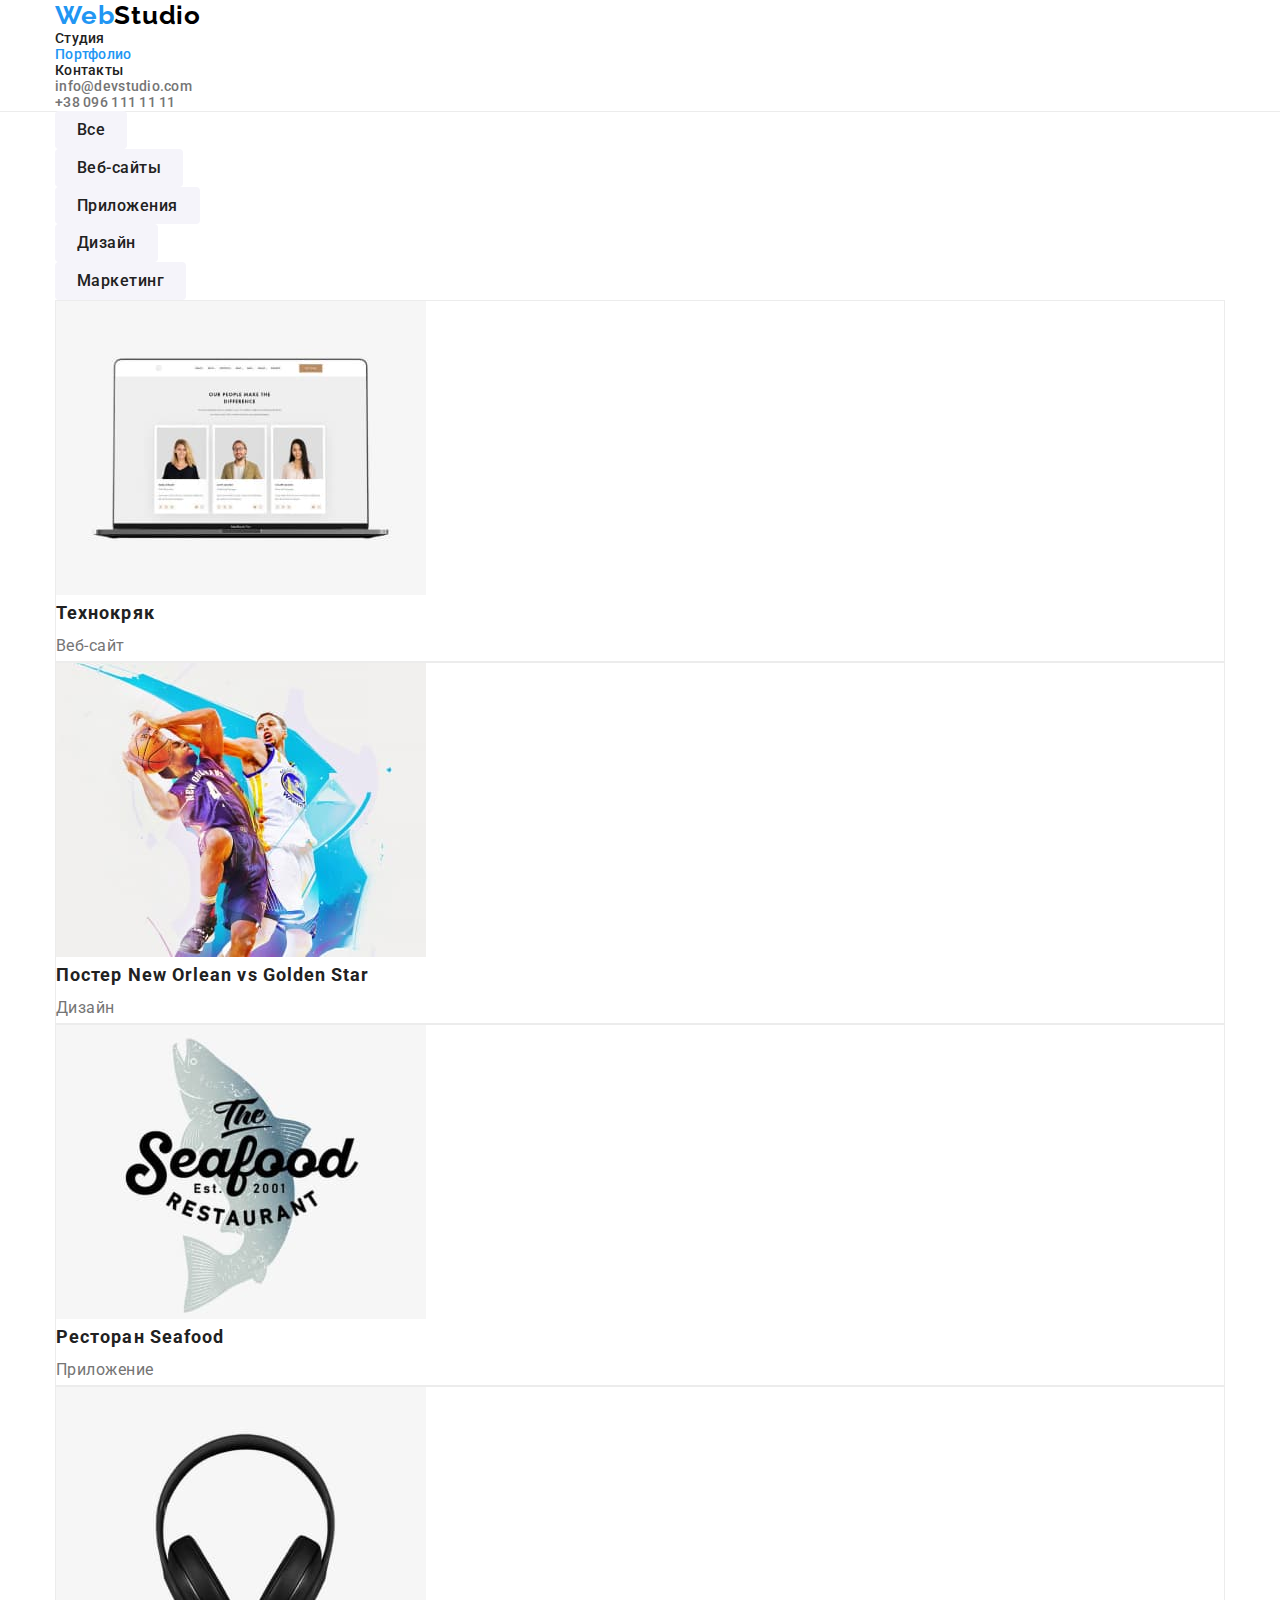
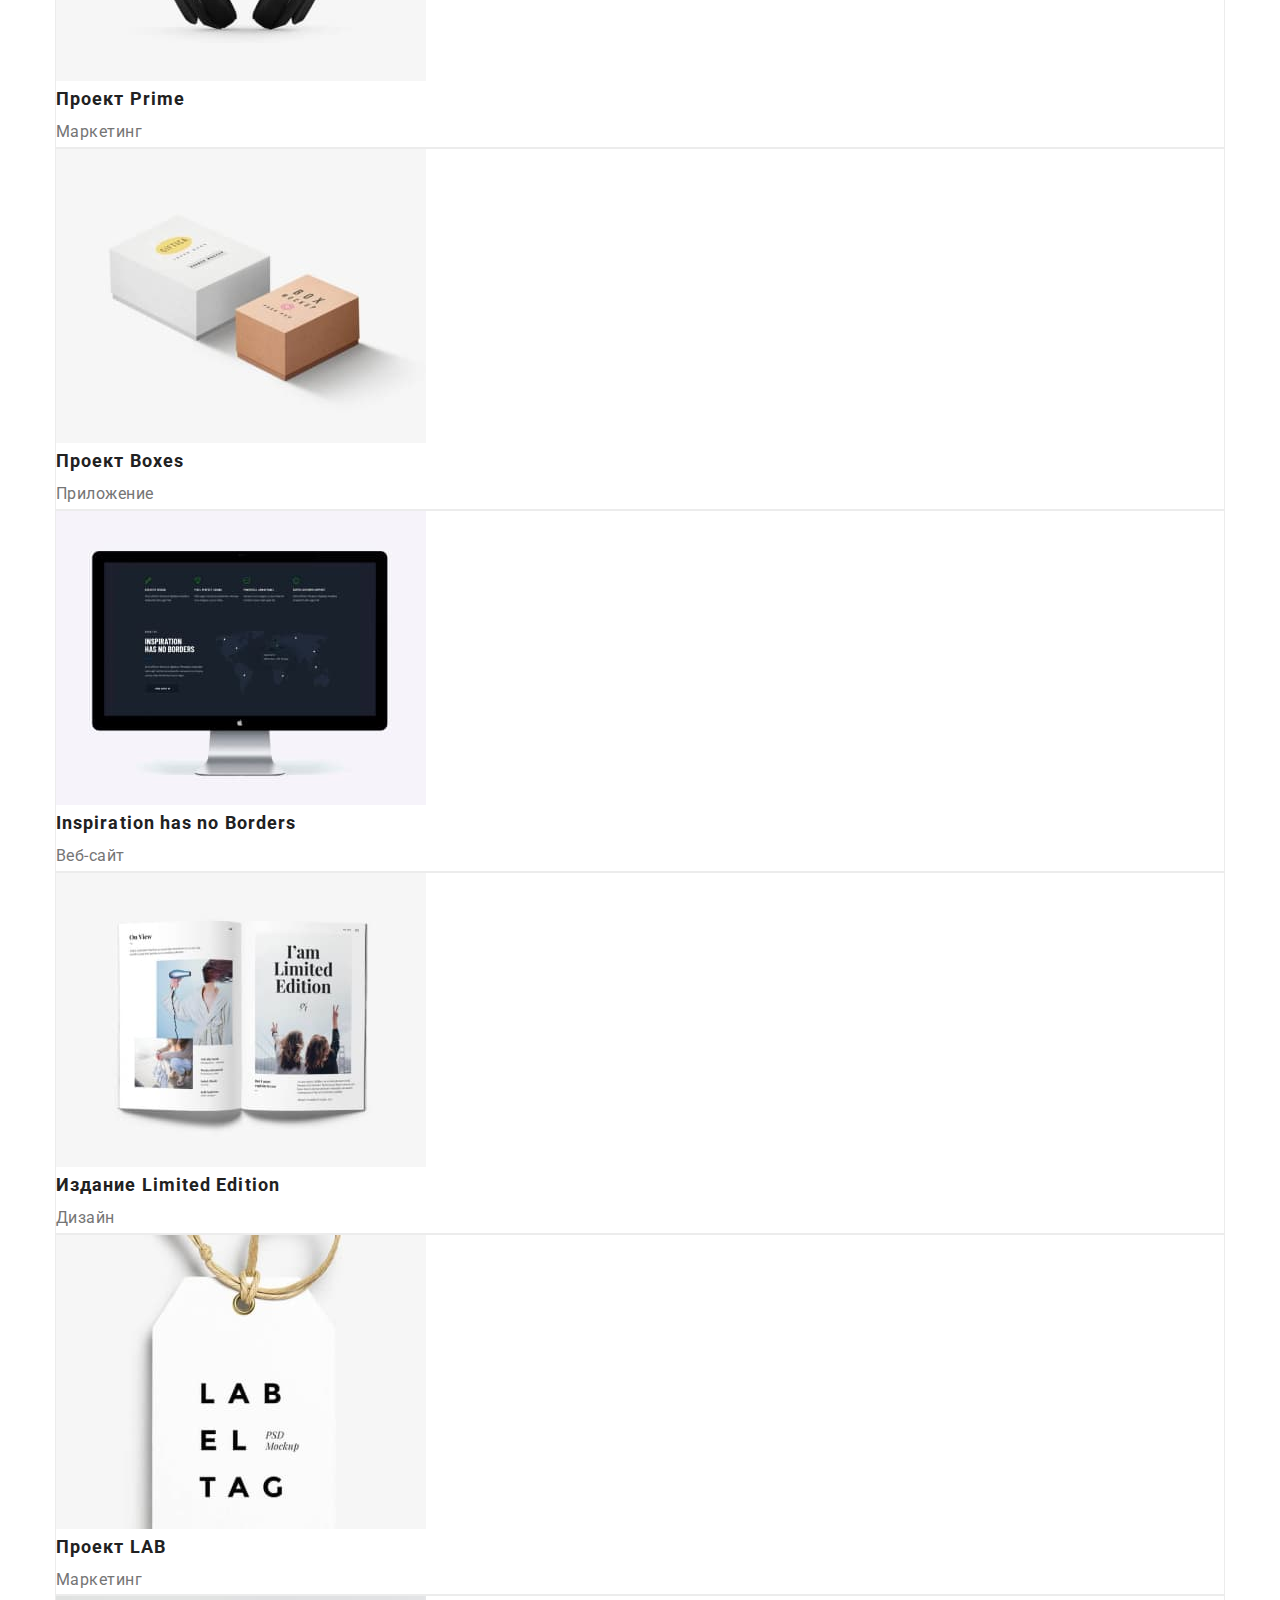
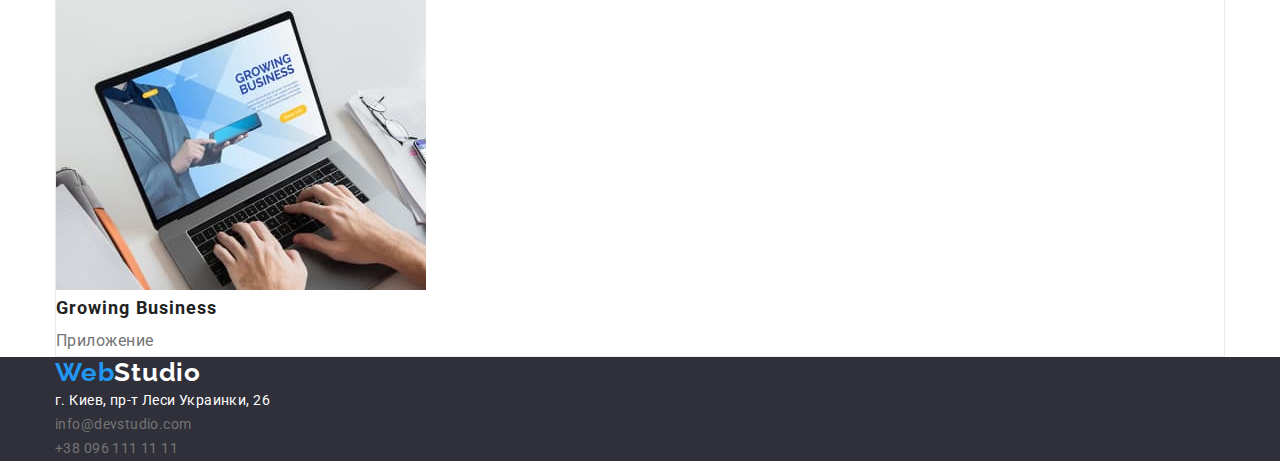
==== portfolio.html @ 861e9eba "Add files" ====
<!DOCTYPE html>
<html lang="en">
  <head>
    <meta charset="UTF-8" />
    <meta http-equiv="X-UA-Compatible" content="IE=edge" />
    <meta name="viewport" content="width=device-width, initial-scale=1.0" />
    <title>Портфолиоt</title>
    <link rel="preconnect" href="https://fonts.googleapis.com" />
    <link rel="preconnect" href="https://fonts.gstatic.com" crossorigin />
    <link
      href="https://fonts.googleapis.com/css2?family=Raleway:wght@700&family=Roboto:wght@400;500;700;900&display=swap"
      rel="stylesheet"
    />
    <link rel="stylesheet" href="./css/style.css" />
    <link rel="stylesheet" href="./css/reset.css" />
  </head>
  <body>
    <!-- Header -->

    <header class="header">
      <div class="container">
        <!-- Navigation -->

        <nav class="header-navigation">
          <a class="header-logo" href="./index.html">Web<span class="logo">Studio</span></a>
          <ul class="header-list">
            <li class="header-item">
              <a class="header-link" href="./index.html">Студия</a>
            </li>
            <li class="header-item">
              <a class="header-link current" href="./index.html">Портфолио</a>
            </li>
            <li class="header-item">
              <a class="header-link" href="">Контакты</a>
            </li>
          </ul>
        </nav>

        <!-- Contacts -->

        <ul class="header-contacts">
          <li class="header-item">
            <a class="contacts-item" href="mailto:info@devstudio.com">info@devstudio.com</a>
          </li>
          <li class="header-item">
            <a class="contacts-item" href="tel:+380961111111">+38 096 111 11 11</a>
          </li>
        </ul>
      </div>
    </header>
    <main>
      <section>
        <h1 class="hidden-title">Портфолио</h1>
        <div class="container">
          <ul>
            <li><button class="filter button-filter" type="button">Все</button></li>
            <li><button class="filter button-filter" type="button">Веб-сайты</button></li>
            <li><button class="filter button-filter" type="button">Приложения</button></li>
            <li><button class="filter button-filter" type="button">Дизайн</button></li>
            <li><button class="filter button-filter" type="button">Маркетинг</button></li>
          </ul>
          <ul>
            <li class="portfolio-list">
              <a href="">
                <img src="./images/img-8.jpg" width="370" alt="Технокряк" />
                <h2 class="portfolio-title">Технокряк</h2>
                <p class="portfolio-item">Веб-сайт</p>
              </a>
            </li>
            <li class="portfolio-list">
              <a href="">
                <img src="./images/img-7.jpg" width="370" alt="Постер New Orlean vs Golden Star" />
                <h2 class="portfolio-title">Постер New Orlean vs Golden Star</h2>
                <p class="portfolio-item">Дизайн</p>
              </a>
            </li>
            <li class="portfolio-list">
              <a href="">
                <img src="./images/img-6.jpg" width="370" alt="Ресторан Seafood" />
                <h2 class="portfolio-title">Ресторан Seafood</h2>
                <p class="portfolio-item">Приложение</p>
              </a>
            </li>
            <li class="portfolio-list">
              <a href="">
                <img src="./images/img-5.jpg" width="370" alt="Проект Prime" />
                <h2 class="portfolio-title">Проект Prime</h2>
                <p class="portfolio-item">Маркетинг</p>
              </a>
            </li>
            <li class="portfolio-list">
              <a href="">
                <img src="./images/img-4.jpg" width="370" alt="Проект Boxes" />
                <h2 class="portfolio-title">Проект Boxes</h2>
                <p class="portfolio-item">Приложение</p>
              </a>
            </li>
            <li class="portfolio-list">
              <a href="">
                <img src="./images/img-3.jpg" width="370" alt="Inspiration has no Borders" />
                <h2 class="portfolio-title">Inspiration has no Borders</h2>
                <p class="portfolio-item">Веб-сайт</p>
              </a>
            </li>
            <li class="portfolio-list">
              <a href="">
                <img src="./images/img-2.jpg" width="370" alt="Издание Limited Edition" />
                <h2 class="portfolio-title">Издание Limited Edition</h2>
                <p class="portfolio-item">Дизайн</p>
              </a>
            </li>
            <li class="portfolio-list">
              <a href="">
                <img src="./images/img-1.jpg" width="370" alt="Проект LAB" />
                <h2 class="portfolio-title">Проект LAB</h2>
                <p class="portfolio-item">Маркетинг</p>
              </a>
            </li>
            <li class="portfolio-list">
              <a href="">
                <img src="./images/img.jpg" width="370" alt="Growing Business" />
                <h2 class="portfolio-title">Growing Business</h2>
                <p class="portfolio-item">Приложение</p>
              </a>
            </li>
          </ul>
        </div>
      </section>
    </main>
    <!-- Footer -->

    <footer class="footer">
      <div class="container">
        <a class="header-logo" href="./index.html">Web<span class="footer-logo">Studio</span></a>

        <address>
          <ul class="footer-contacts">
            <li><p class="adress-title">г. Киев, пр-т Леси Украинки, 26</p></li>
            <li>
              <a class="footer-item" href="mailto:info@devstudio.com">info@devstudio.com</a>
            </li>
            <li>
              <a class="footer-item" href="tel:+380961111111">+38 096 111 11 11</a>
            </li>
          </ul>
        </address>
      </div>
    </footer>
  </body>
</html>
---- css/style.css ----
:root {
  --main-text-color: #757575;
  --secondary-text-color: #212121;
  --accent-text-color: #2196f3;
  --main-color: #ffffff;
  --border-main-color: #ececec;
  --bgc-second-color: #2f303a;
  --color-section: #f5f4fa;
  --logo-color: #000000;
}

body {
  font-family: 'Roboto', sans-serif;
  font-weight: 400;
  font-style: normal;
  font-size: 14px;
  color: var(--main-text-color);
  background-color: var(--main-color);
}
.title-section {
  font-weight: 700;
  font-size: 36px;
  line-height: 1.16;
  text-align: center;
  letter-spacing: 0.03em;
  color: var(--secondary-text-color);
}

.container {
  width: 1200px;
  padding: 0 15px;
  margin-left: auto;
  margin-right: auto;
}

/*------------------------------- Header------------------------- */

.header {
  border-bottom: 1px solid var(--border-main-color);
}

.header-navigation {
  font-weight: 500;
  font-size: 14px;
  line-height: 1.14;
  letter-spacing: 0.02em;
}

/* Logo+Navigation */

.header-logo {
  font-family: 'Raleway';
  font-weight: 700;
  font-size: 26px;
  line-height: 1.19;
  letter-spacing: 0.03em;
  color: var(--accent-text-color);
}
.logo {
  color: var(--logo-color);
}
.header-list {
  /* display: flex; */
}
.header-list .header-link {
  color: var(--secondary-text-color);
}
.header-list.header-link:focus,
.header-link:hover {
  color: var(--accent-text-color);
}
.header-navigation .header-link.current {
  color: var(--accent-text-color);
}

/*-------------------------- Contacts -----------------------*/
.header-contacts {
  font-weight: 500;
  font-size: 14px;
  line-height: 1.14;
  letter-spacing: 0.02em;
  /* display: flex; */
}

.header-contacts .contacts-item {
  color: var(--main-text-color);
}
.header-contacts.contacts-item:focus,
.contacts-item:hover {
  color: var(--accent-text-color);
}

/*------------------------- Hero--------------------- */

.main-hero {
  background-color: var(--bgc-second-color);
}
.hero-title {
  font-weight: 900;
  font-size: 44px;
  line-height: 1.36;
  max-width: 650px;
  text-align: center;
  text-transform: uppercase;
  color: var(--main-color);
}

/* Button */

.button {
  font-family: inherit;
  color: var(--secondary-text-color);
  background-color: var(--main-color);
  font-size: 16px;
  padding: 10px 32px;
  display: inline-block;
  border-radius: 4px;
  font-weight: 700;
  display: flex;
  line-height: 1.87;
  align-items: center;
  text-align: center;
  letter-spacing: 0.06em;
}
.button.hero-button {
  color: var(--main-color);
  background-color: var(--accent-text-color);
}
.button:focus,
.button:hover {
  background-color: #188ce8;
}

/* ---------------------------Main section---------------------------------- */

.hidden-title {
  width: 1px;
  height: 1px;
  overflow: hidden;
  opacity: 0;
  margin: -1px;
}
.section-title {
  font-weight: 700;
  font-size: 14px;
  line-height: 1.14;
  letter-spacing: 0.03em;
  text-transform: uppercase;
  color: var(--secondary-text-color);
}
.section-item {
  font-size: 14px;
  line-height: 1.71;
  letter-spacing: 0.03em;
}

/*--------------------------- Team --------------------------*/

.team {
  background-color: var(--color-section);
}
.team-list {
  background-color: var(--main-color);
  text-align: center;
}
.team-title {
  font-style: normal;
  font-weight: 500;
  font-size: 16px;
  line-height: 1.18;
  text-align: center;
  letter-spacing: 0.03em;
  color: var(--secondary-text-color);
}
.team-item {
  font-size: 16px;
  line-height: 1.18;
  text-align: center;
  letter-spacing: 0.03em;
}

/*----------------------------------- Footer----------------------------- */

.footer {
  line-height: 1.71;
  letter-spacing: 0.03em;
  background-color: var(--bgc-second-color);
}
.footer-logo {
  color: var(--main-color);
}
.adress-title {
  color: var(--main-color);
}
.footer-contacts .footer-item {
  color: var(--main-text-color);
}
address {
  font-style: normal;
}
/*-------------------------- Porfolio filter button------------------------ */

.filter {
  font-family: inherit;
  font-weight: 500;
  font-size: 16px;
  line-height: 1.62;
  color: var(--secondary-text-color);
  border-radius: 4px;
  padding: 6px 22px;
  display: inline-block;
  text-align: center;
  letter-spacing: 0.03em;
}

.filter.button-filter {
  background-color: var(--color-section);
}

.filter:hover .filter:focus {
  color: var(--main-color);
  background-color: var(--accent-text-color);
}
/*----------------------------------- Portfolio------------------------------- */

.portfolio-list {
  border: 1px solid var(--border-main-color);
}
.portfolio-title {
  color: var(--secondary-text-color);

  font-weight: 700;
  font-size: 18px;
  line-height: 2;
  text-align: left;
  letter-spacing: 0.06em;
}
.portfolio-item {
  font-size: 16px;
  line-height: 1.87;
  letter-spacing: 0.03em;
  color: var(--main-text-color);
}
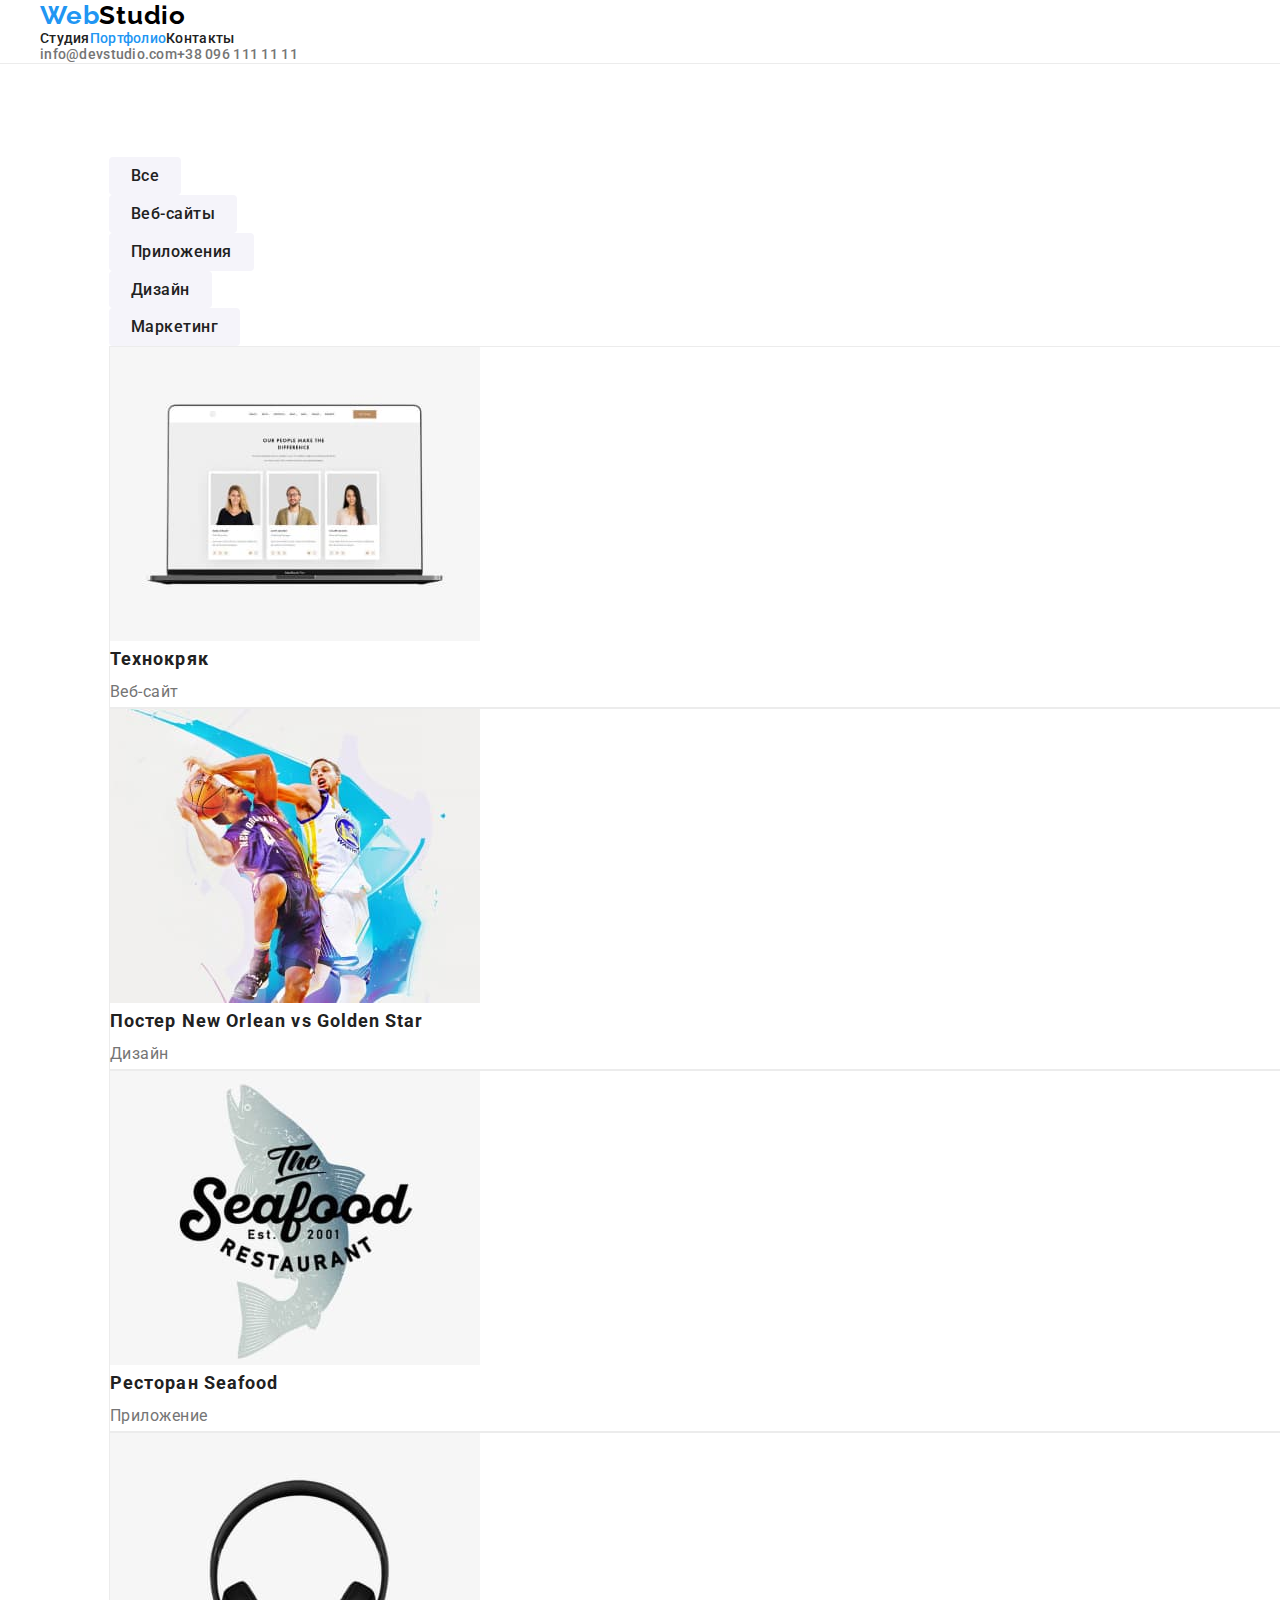
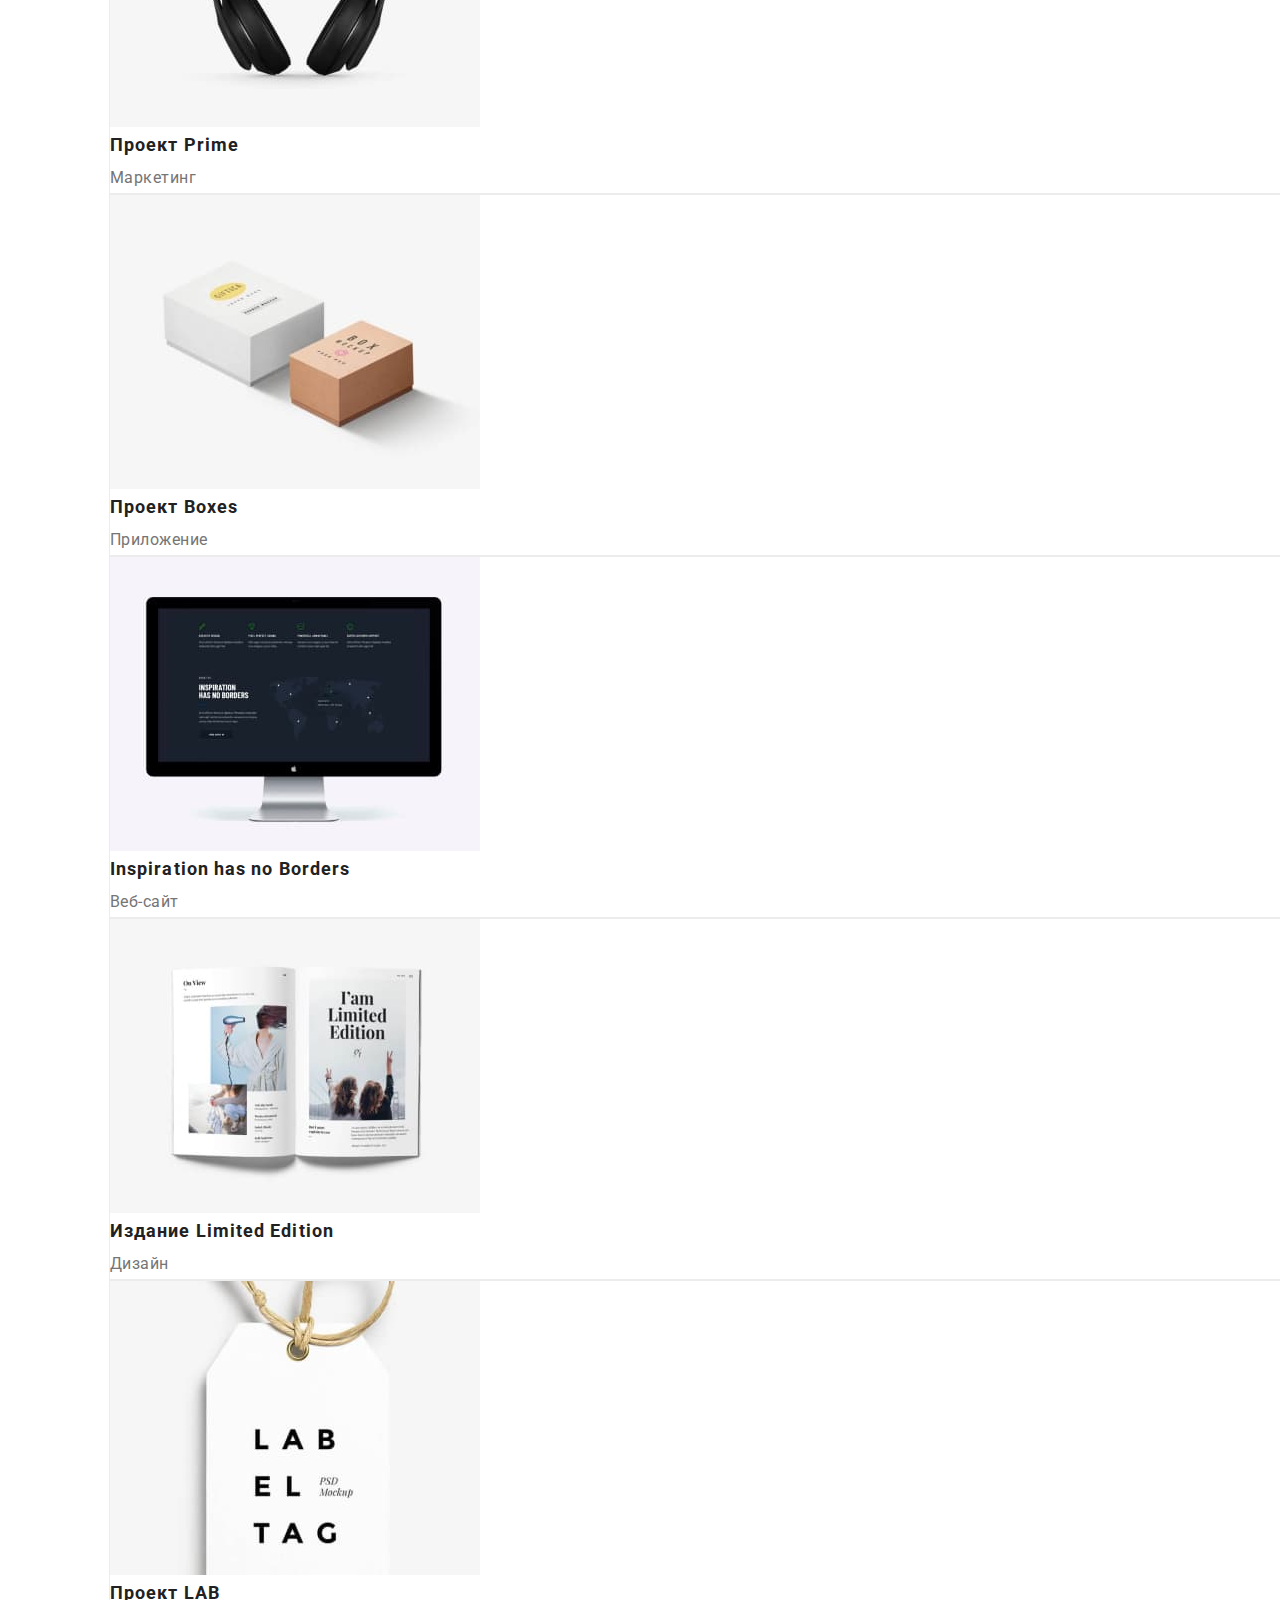
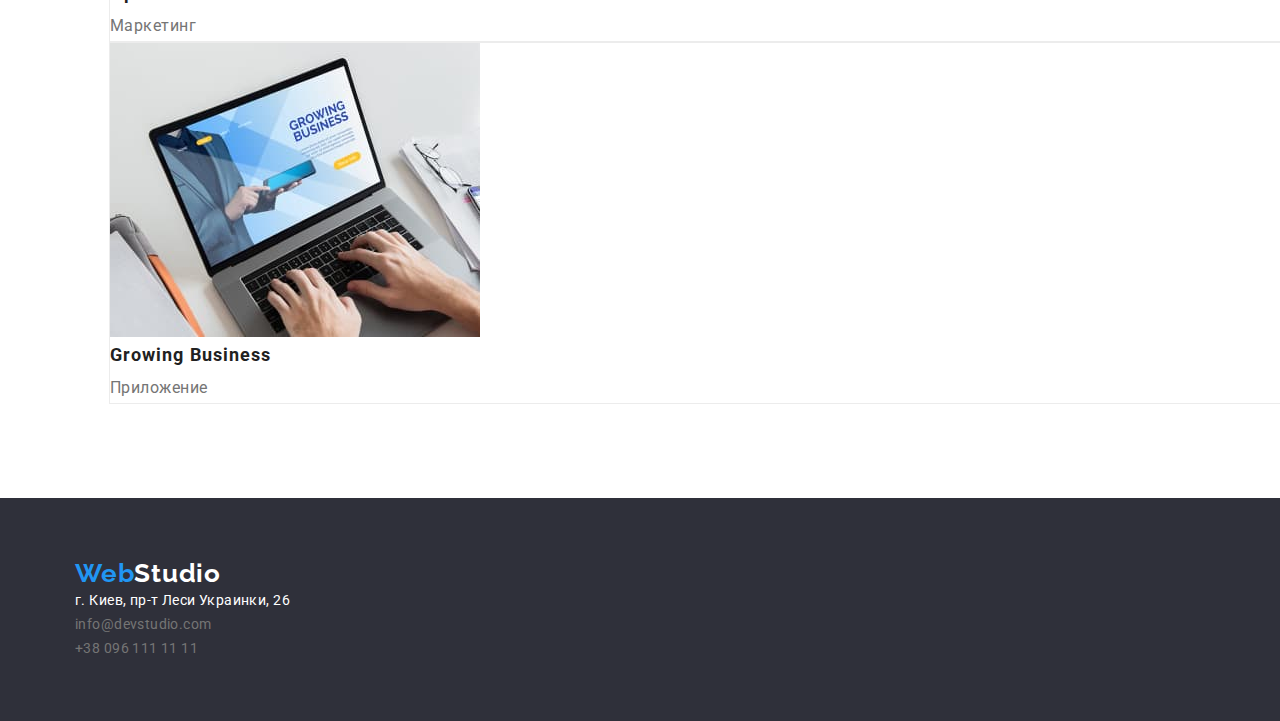
==== commit 1280f827: "add padding section" ====
--- a/portfolio.html
+++ b/portfolio.html
@@ -11,15 +11,22 @@
       href="https://fonts.googleapis.com/css2?family=Raleway:wght@700&family=Roboto:wght@400;500;700;900&display=swap"
       rel="stylesheet"
     />
+    <link
+      rel="stylesheet"
+      href="https://cdnjs.cloudflare.com/ajax/libs/modern-normalize/1.1.0/modern-normalize.min.css"
+      integrity="sha512-wpPYUAdjBVSE4KJnH1VR1HeZfpl1ub8YT/NKx4PuQ5NmX2tKuGu6U/JRp5y+Y8XG2tV+wKQpNHVUX03MfMFn9Q=="
+      crossorigin="anonymous"
+      referrerpolicy="no-referrer"
+    />
+    <link rel="stylesheet" href="./css/reset.css" />
     <link rel="stylesheet" href="./css/style.css" />
-    <link rel="stylesheet" href="./css/reset.css" />
   </head>
   <body>
-    <!-- Header -->
+    <!-- -------------------------------------------Header---------------------------- -->
 
     <header class="header">
       <div class="container">
-        <!-- Navigation -->
+        <!-- --------------------------Navigation------------------------------------- -->
 
         <nav class="header-navigation">
           <a class="header-logo" href="./index.html">Web<span class="logo">Studio</span></a>
@@ -36,7 +43,7 @@
           </ul>
         </nav>
 
-        <!-- Contacts -->
+        <!-----------------------------------Contacts-------------------------- -->
 
         <ul class="header-contacts">
           <li class="header-item">
@@ -49,7 +56,7 @@
       </div>
     </header>
     <main>
-      <section>
+      <section class="section">
         <h1 class="hidden-title">Портфолио</h1>
         <div class="container">
           <ul>
@@ -127,7 +134,7 @@
         </div>
       </section>
     </main>
-    <!-- Footer -->
+    <!------------------------------------- Footer------------------------------ -->
 
     <footer class="footer">
       <div class="container">
--- a/css/style.css
+++ b/css/style.css
@@ -60,7 +60,7 @@
   color: var(--logo-color);
 }
 .header-list {
-  /* display: flex; */
+  display: flex;
 }
 .header-list .header-link {
   color: var(--secondary-text-color);
@@ -75,11 +75,12 @@
 
 /*-------------------------- Contacts -----------------------*/
 .header-contacts {
+  display: flex;
+
   font-weight: 500;
   font-size: 14px;
   line-height: 1.14;
   letter-spacing: 0.02em;
-  /* display: flex; */
 }
 
 .header-contacts .contacts-item {
@@ -132,7 +133,9 @@
 }
 
 /* ---------------------------Main section---------------------------------- */
-
+.section {
+  padding: 94px;
+}
 .hidden-title {
   width: 1px;
   height: 1px;
@@ -158,6 +161,8 @@
 
 .team {
   background-color: var(--color-section);
+
+  outline: solid 1px tomato;
 }
 .team-list {
   background-color: var(--main-color);
@@ -182,6 +187,8 @@
 /*----------------------------------- Footer----------------------------- */
 
 .footer {
+  padding: 60px;
+
   line-height: 1.71;
   letter-spacing: 0.03em;
   background-color: var(--bgc-second-color);
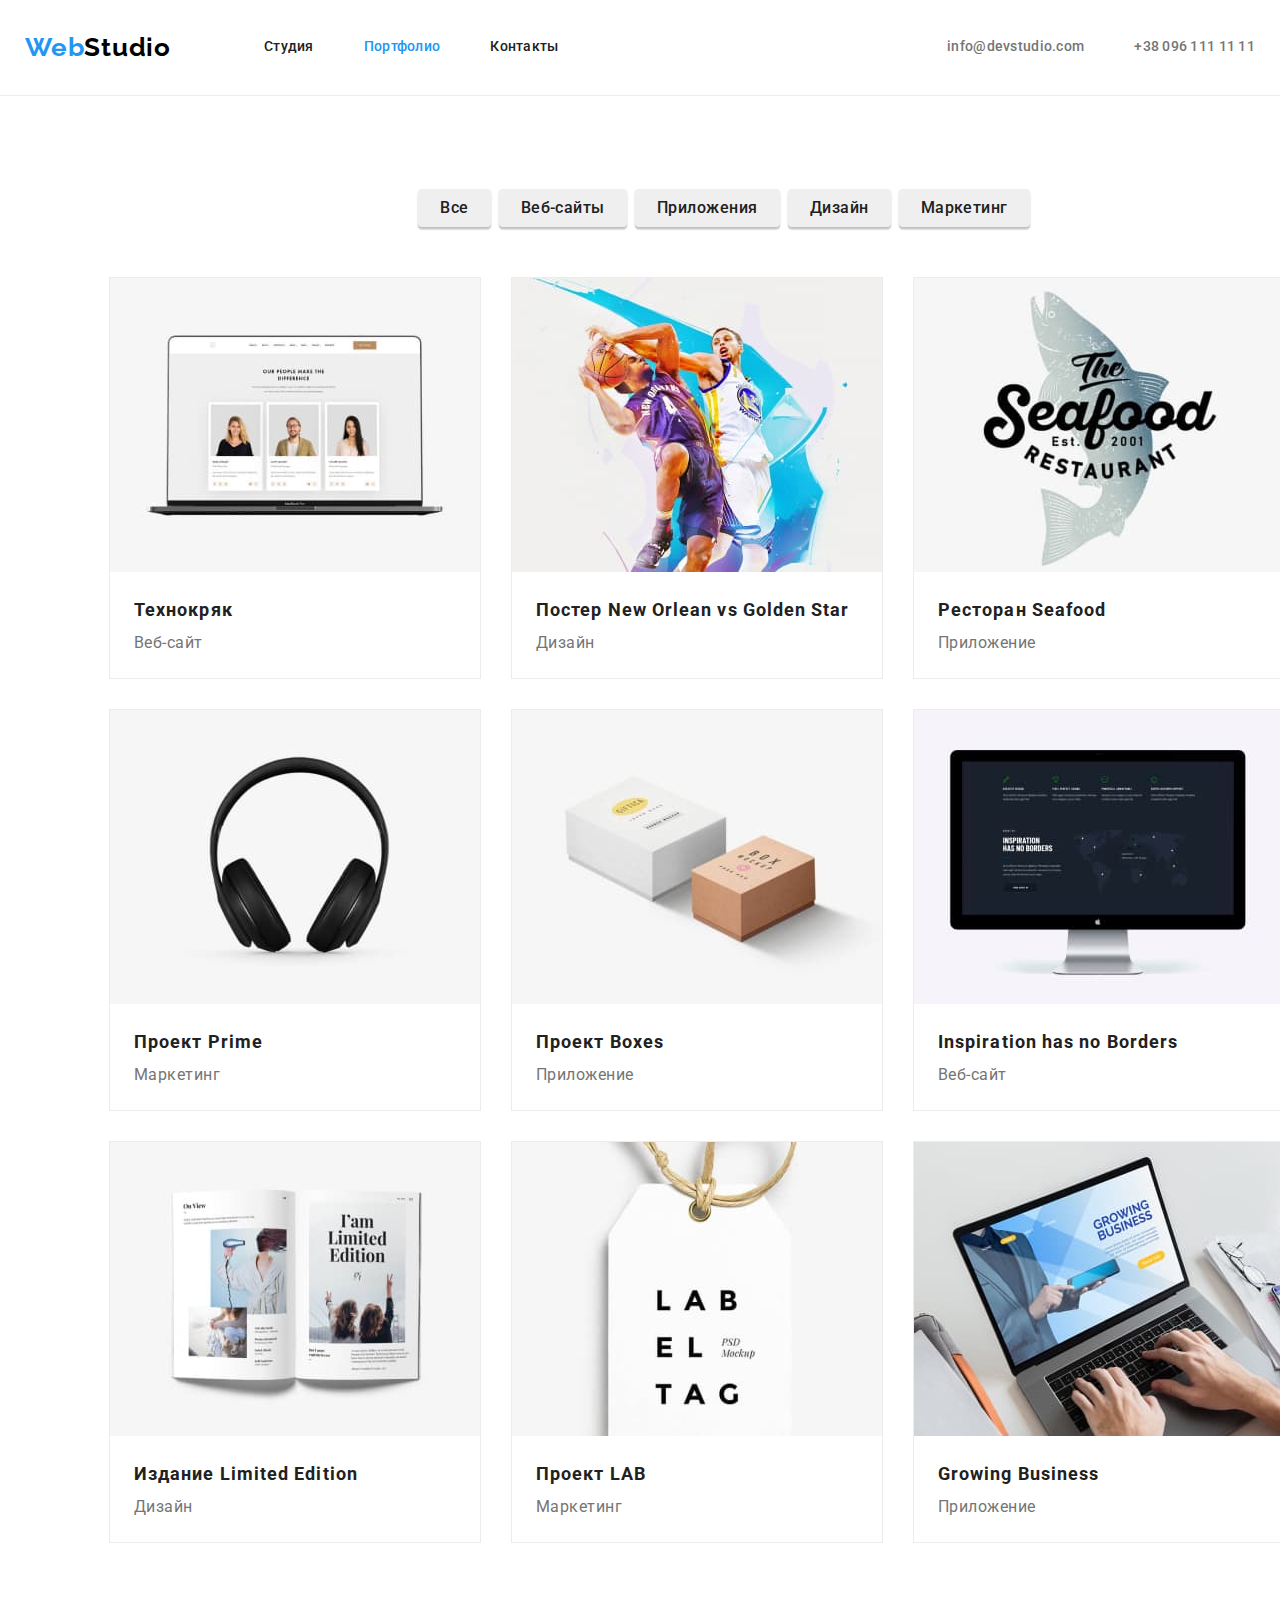
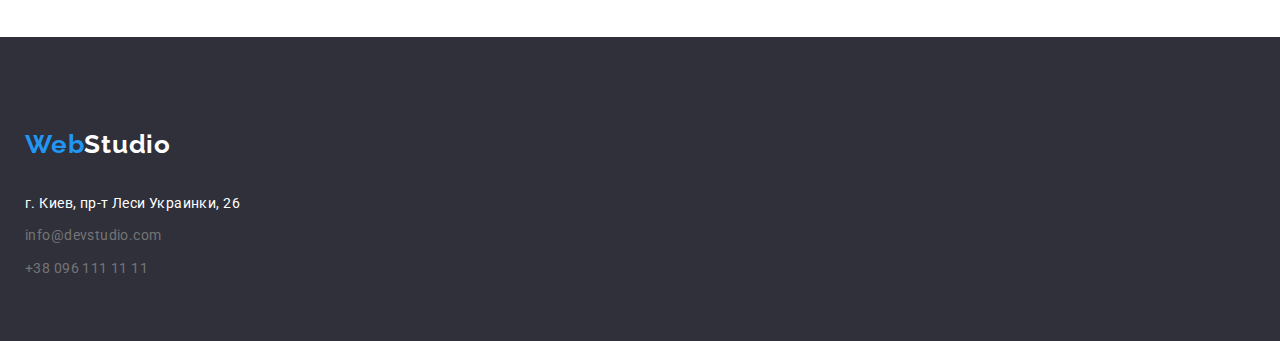
==== commit 84600ea3: "final flex" ====
--- a/portfolio.html
+++ b/portfolio.html
@@ -26,30 +26,27 @@
 
     <header class="header">
       <div class="container">
-        <!-- --------------------------Navigation------------------------------------- -->
-
+        <!-- ------------------------------Navigation-------------------------------------- -->
+        <a class="header-logo" href="./index.html">Web<span class="logo">Studio</span></a>
         <nav class="header-navigation">
-          <a class="header-logo" href="./index.html">Web<span class="logo">Studio</span></a>
-          <ul class="header-list">
+          <ul class="header-list nav">
             <li class="header-item">
               <a class="header-link" href="./index.html">Студия</a>
             </li>
             <li class="header-item">
-              <a class="header-link current" href="./index.html">Портфолио</a>
+              <a class="header-link current" href="./portfolio.html">Портфолио</a>
             </li>
             <li class="header-item">
               <a class="header-link" href="">Контакты</a>
             </li>
           </ul>
         </nav>
-
-        <!-----------------------------------Contacts-------------------------- -->
-
+        <!-- ---------------------------Contacts---------------------------------------- -->
         <ul class="header-contacts">
-          <li class="header-item">
+          <li class="header-item contact">
             <a class="contacts-item" href="mailto:info@devstudio.com">info@devstudio.com</a>
           </li>
-          <li class="header-item">
+          <li class="header-item contact">
             <a class="contacts-item" href="tel:+380961111111">+38 096 111 11 11</a>
           </li>
         </ul>
@@ -59,73 +56,94 @@
       <section class="section">
         <h1 class="hidden-title">Портфолио</h1>
         <div class="container">
-          <ul>
-            <li><button class="filter button-filter" type="button">Все</button></li>
-            <li><button class="filter button-filter" type="button">Веб-сайты</button></li>
-            <li><button class="filter button-filter" type="button">Приложения</button></li>
-            <li><button class="filter button-filter" type="button">Дизайн</button></li>
-            <li><button class="filter button-filter" type="button">Маркетинг</button></li>
+          <ul class="section-filter">
+            <li class="item"><button class="filter button-filter" type="button">Все</button></li>
+            <li class="item">
+              <button class="filter button-filter" type="button">Веб-сайты</button>
+            </li>
+            <li class="item">
+              <button class="filter button-filter" type="button">Приложения</button>
+            </li>
+            <li class="item"><button class="filter button-filter" type="button">Дизайн</button></li>
+            <li class="item">
+              <button class="filter button-filter" type="button">Маркетинг</button>
+            </li>
           </ul>
-          <ul>
-            <li class="portfolio-list">
+          <ul class="portfolio-list">
+            <li class="item">
               <a href="">
-                <img src="./images/img-8.jpg" width="370" alt="Технокряк" />
+                <img class="img" src="./images/img-8.jpg" width="370" alt="Технокряк" />
                 <h2 class="portfolio-title">Технокряк</h2>
                 <p class="portfolio-item">Веб-сайт</p>
               </a>
             </li>
-            <li class="portfolio-list">
+            <li class="item">
               <a href="">
-                <img src="./images/img-7.jpg" width="370" alt="Постер New Orlean vs Golden Star" />
+                <img
+                  class="img"
+                  src="./images/img-7.jpg"
+                  width="370"
+                  alt="Постер New Orlean vs Golden Star"
+                />
                 <h2 class="portfolio-title">Постер New Orlean vs Golden Star</h2>
                 <p class="portfolio-item">Дизайн</p>
               </a>
             </li>
-            <li class="portfolio-list">
+            <li class="item">
               <a href="">
-                <img src="./images/img-6.jpg" width="370" alt="Ресторан Seafood" />
+                <img class="img" src="./images/img-6.jpg" width="370" alt="Ресторан Seafood" />
                 <h2 class="portfolio-title">Ресторан Seafood</h2>
                 <p class="portfolio-item">Приложение</p>
               </a>
             </li>
-            <li class="portfolio-list">
+            <li class="item">
               <a href="">
-                <img src="./images/img-5.jpg" width="370" alt="Проект Prime" />
+                <img class="img" src="./images/img-5.jpg" width="370" alt="Проект Prime" />
                 <h2 class="portfolio-title">Проект Prime</h2>
                 <p class="portfolio-item">Маркетинг</p>
               </a>
             </li>
-            <li class="portfolio-list">
+            <li class="item">
               <a href="">
-                <img src="./images/img-4.jpg" width="370" alt="Проект Boxes" />
+                <img class="img" src="./images/img-4.jpg" width="370" alt="Проект Boxes" />
                 <h2 class="portfolio-title">Проект Boxes</h2>
                 <p class="portfolio-item">Приложение</p>
               </a>
             </li>
-            <li class="portfolio-list">
+            <li class="item">
               <a href="">
-                <img src="./images/img-3.jpg" width="370" alt="Inspiration has no Borders" />
+                <img
+                  class="img"
+                  src="./images/img-3.jpg"
+                  width="370"
+                  alt="Inspiration has no Borders"
+                />
                 <h2 class="portfolio-title">Inspiration has no Borders</h2>
                 <p class="portfolio-item">Веб-сайт</p>
               </a>
             </li>
-            <li class="portfolio-list">
+            <li class="item">
               <a href="">
-                <img src="./images/img-2.jpg" width="370" alt="Издание Limited Edition" />
+                <img
+                  class="img"
+                  src="./images/img-2.jpg"
+                  width="370"
+                  alt="Издание Limited Edition"
+                />
                 <h2 class="portfolio-title">Издание Limited Edition</h2>
                 <p class="portfolio-item">Дизайн</p>
               </a>
             </li>
-            <li class="portfolio-list">
+            <li class="item">
               <a href="">
-                <img src="./images/img-1.jpg" width="370" alt="Проект LAB" />
+                <img class="img" src="./images/img-1.jpg" width="370" alt="Проект LAB" />
                 <h2 class="portfolio-title">Проект LAB</h2>
                 <p class="portfolio-item">Маркетинг</p>
               </a>
             </li>
-            <li class="portfolio-list">
+            <li class="item">
               <a href="">
-                <img src="./images/img.jpg" width="370" alt="Growing Business" />
+                <img class="img" src="./images/img.jpg" width="370" alt="Growing Business" />
                 <h2 class="portfolio-title">Growing Business</h2>
                 <p class="portfolio-item">Приложение</p>
               </a>
--- a/css/style.css
+++ b/css/style.css
@@ -27,7 +27,7 @@
 }
 
 .container {
-  width: 1200px;
+  width: 1230px;
   padding: 0 15px;
   margin-left: auto;
   margin-right: auto;
@@ -38,6 +38,10 @@
 .header {
   border-bottom: 1px solid var(--border-main-color);
 }
+.header .container {
+  display: flex;
+  align-items: center;
+}
 
 .header-navigation {
   font-weight: 500;
@@ -49,6 +53,11 @@
 /* Logo+Navigation */
 
 .header-logo {
+  display: block;
+  margin-right: 93px;
+  padding-top: 32px;
+  padding-bottom: 32px;
+
   font-family: 'Raleway';
   font-weight: 700;
   font-size: 26px;
@@ -62,8 +71,15 @@
 .header-list {
   display: flex;
 }
+
+.header-list .header-item:not(:last-child) {
+  margin-right: 50px;
+}
 .header-list .header-link {
-  color: var(--secondary-text-color);
+  display: block;
+  color: var(--secondary-text-color);
+  padding-top: 32px;
+  padding-bottom: 32px;
 }
 .header-list.header-link:focus,
 .header-link:hover {
@@ -75,6 +91,7 @@
 
 /*-------------------------- Contacts -----------------------*/
 .header-contacts {
+  margin-left: auto;
   display: flex;
 
   font-weight: 500;
@@ -82,8 +99,14 @@
   line-height: 1.14;
   letter-spacing: 0.02em;
 }
+.header-contacts .contact:not(:last-child) {
+  margin-right: 50px;
+}
 
 .header-contacts .contacts-item {
+  display: block;
+  padding-top: 32px;
+  padding-bottom: 32px;
   color: var(--main-text-color);
 }
 .header-contacts.contacts-item:focus,
@@ -95,13 +118,15 @@
 
 .main-hero {
   background-color: var(--bgc-second-color);
+
+  text-align: center;
 }
 .hero-title {
+  margin-bottom: 30px;
+
   font-weight: 900;
   font-size: 44px;
   line-height: 1.36;
-  max-width: 650px;
-  text-align: center;
   text-transform: uppercase;
   color: var(--main-color);
 }
@@ -117,7 +142,6 @@
   display: inline-block;
   border-radius: 4px;
   font-weight: 700;
-  display: flex;
   line-height: 1.87;
   align-items: center;
   text-align: center;
@@ -143,7 +167,10 @@
   opacity: 0;
   margin: -1px;
 }
+
 .section-title {
+  margin-bottom: 10px;
+
   font-weight: 700;
   font-size: 14px;
   line-height: 1.14;
@@ -151,24 +178,68 @@
   text-transform: uppercase;
   color: var(--secondary-text-color);
 }
+
+.section-content {
+  display: flex;
+}
+.section-content .item {
+  width: 270px;
+}
+.section-content .item:not(:last-child) {
+  margin-right: 30px;
+}
+
 .section-item {
   font-size: 14px;
   line-height: 1.71;
   letter-spacing: 0.03em;
 }
 
+.section.img {
+  align-items: center;
+}
+
+.section-image {
+  display: flex;
+}
+.section-image .item:not(:last-child) {
+  margin-right: 30px;
+}
+
+.section .section-image {
+  margin-top: 50px;
+}
+
 /*--------------------------- Team --------------------------*/
 
+.team-list {
+  display: flex;
+}
 .team {
+  align-items: center;
   background-color: var(--color-section);
-
-  outline: solid 1px tomato;
-}
+}
+.team-list .item {
+  box-shadow: 0px 1px 3px rgba(0, 0, 0, 0.12), 0px 1px 1px rgba(0, 0, 0, 0.14),
+    0px 2px 1px rgba(0, 0, 0, 0.2);
+  border-radius: 0px 0px 4px 4px;
+  background-color: var(--main-color);
+}
+.team-list .item:not(:last-child) {
+  margin-right: 30px;
+}
+
 .team-list {
-  background-color: var(--main-color);
-  text-align: center;
-}
+  margin-top: 50px;
+}
+
+.team-list .img {
+  margin-bottom: 30px;
+}
+
 .team-title {
+  margin-bottom: 10px;
+
   font-style: normal;
   font-weight: 500;
   font-size: 16px;
@@ -178,6 +249,7 @@
   color: var(--secondary-text-color);
 }
 .team-item {
+  margin-bottom: 30px;
   font-size: 16px;
   line-height: 1.18;
   text-align: center;
@@ -187,53 +259,86 @@
 /*----------------------------------- Footer----------------------------- */
 
 .footer {
-  padding: 60px;
-
-  line-height: 1.71;
-  letter-spacing: 0.03em;
+  padding: 60px 0;
   background-color: var(--bgc-second-color);
 }
+.header-logo.item {
+  padding: 0;
+  margin-bottom: 20px;
+}
 .footer-logo {
   color: var(--main-color);
 }
 .adress-title {
   color: var(--main-color);
 }
+
 .footer-contacts .footer-item {
   color: var(--main-text-color);
 }
-address {
+.footer-item {
+  display: block;
+  margin-top: 9px;
+}
+
+.footer-contacts {
   font-style: normal;
+  line-height: 1.71;
+  letter-spacing: 0.03em;
 }
 /*-------------------------- Porfolio filter button------------------------ */
-
+.section-filter {
+  display: flex;
+  justify-content: center;
+  margin-bottom: 50px;
+}
+
+.section-filter .item:not(:last-child) {
+  margin-right: 8px;
+}
 .filter {
-  font-family: inherit;
-  font-weight: 500;
-  font-size: 16px;
-  line-height: 1.62;
   color: var(--secondary-text-color);
   border-radius: 4px;
   padding: 6px 22px;
   display: inline-block;
-  text-align: center;
-  letter-spacing: 0.03em;
-}
-
-.filter.button-filter {
-  background-color: var(--color-section);
-}
-
-.filter:hover .filter:focus {
+  font-family: inherit;
+  font-weight: 500;
+  font-size: 16px;
+  line-height: 1.62;
+  text-align: center;
+  letter-spacing: 0.03em;
+  box-shadow: 0px 3px 1px rgba(0, 0, 0, 0.1), 0px 1px 2px rgba(0, 0, 0, 0.08),
+    0px 2px 2px rgba(0, 0, 0, 0.12);
+}
+
+.filter.button-filter:hover,
+.button-filter:focus {
+  -webkit-text-stroke: 1px var(--logo-color);
+  border: 1px solid var(--logo-color);
   color: var(--main-color);
   background-color: var(--accent-text-color);
 }
 /*----------------------------------- Portfolio------------------------------- */
-
 .portfolio-list {
+  display: flex;
+  flex-wrap: wrap;
+}
+.portfolio-list .item {
+  margin-right: 30px;
+  margin-bottom: 30px;
   border: 1px solid var(--border-main-color);
 }
+.portfolio-list .item:nth-child(3n) {
+  margin-right: 0;
+}
+.portfolio-list .item:nth-last-child(-n + 3) {
+  margin-bottom: 0;
+}
+.portfolio-list .img {
+  margin-bottom: 20px;
+}
 .portfolio-title {
+  padding-left: 24px;
   color: var(--secondary-text-color);
 
   font-weight: 700;
@@ -243,6 +348,9 @@
   letter-spacing: 0.06em;
 }
 .portfolio-item {
+  margin-bottom: 20px;
+  padding-left: 24px;
+
   font-size: 16px;
   line-height: 1.87;
   letter-spacing: 0.03em;
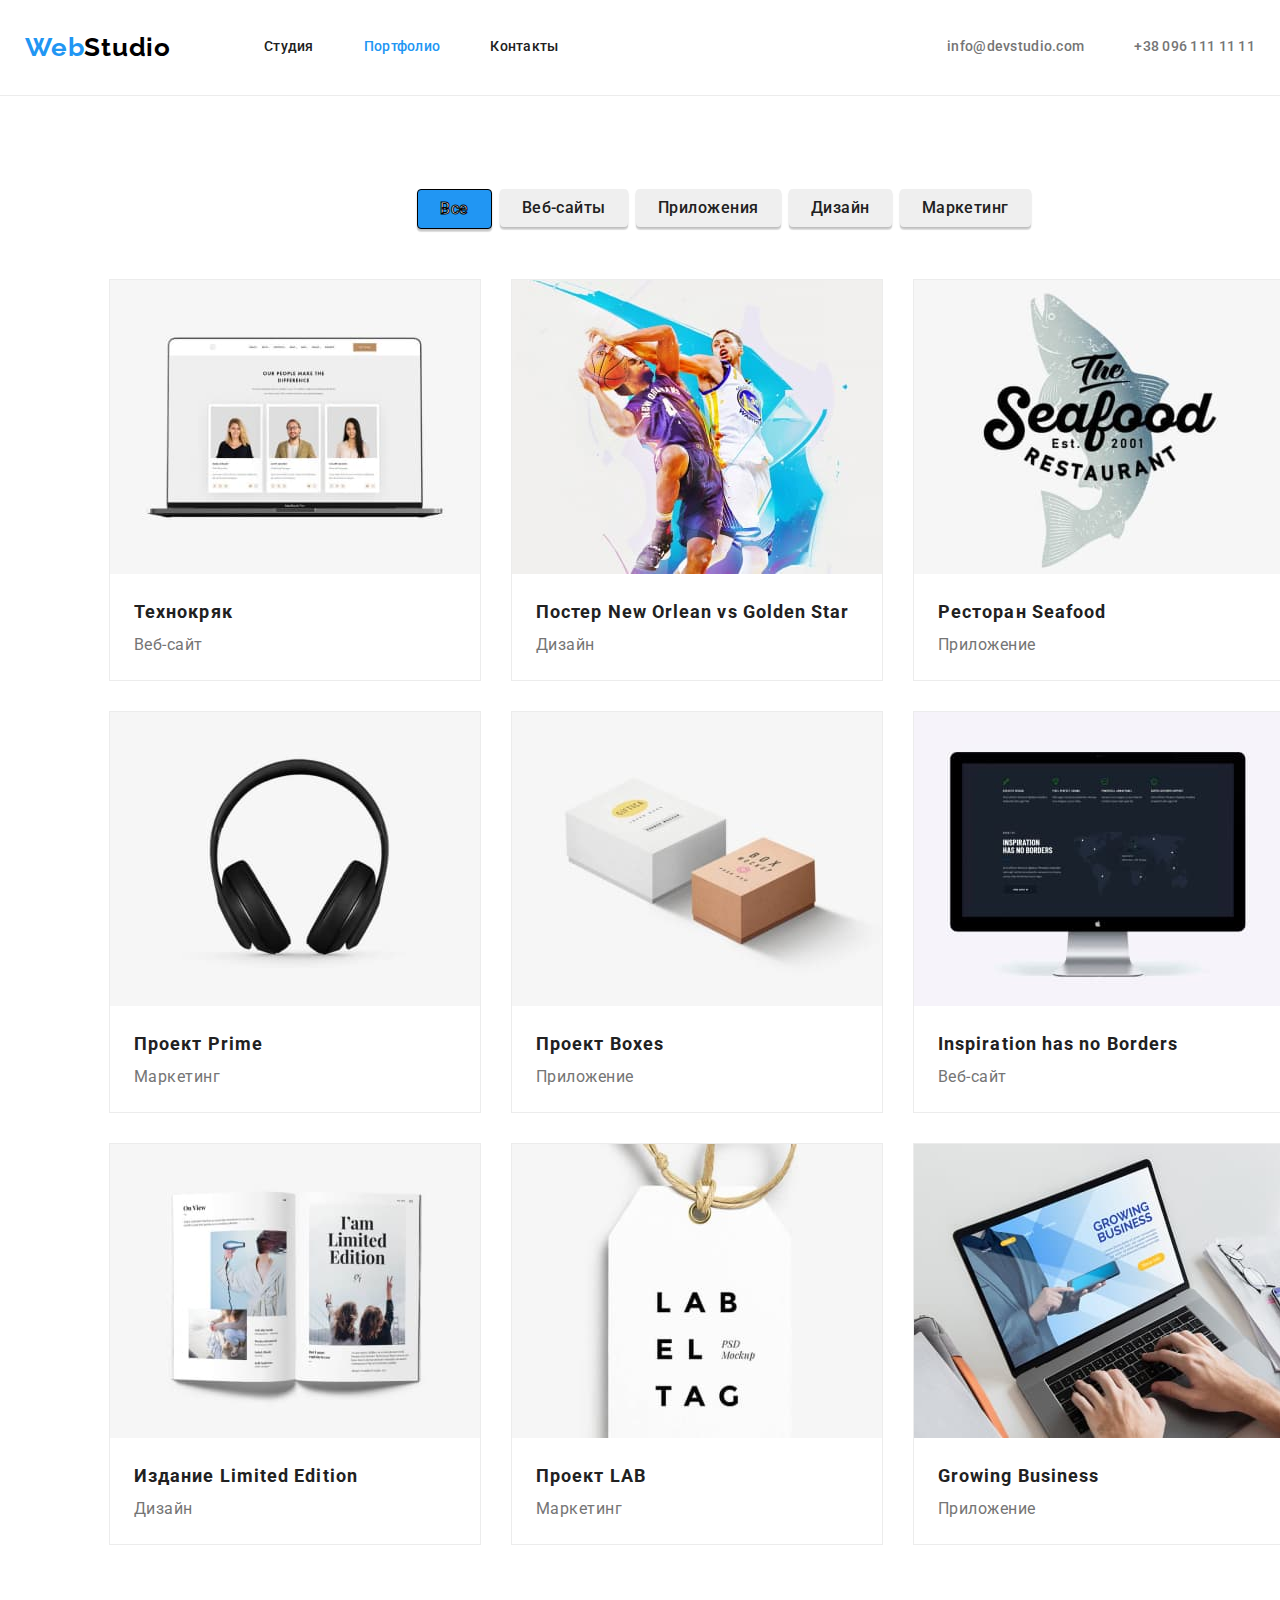
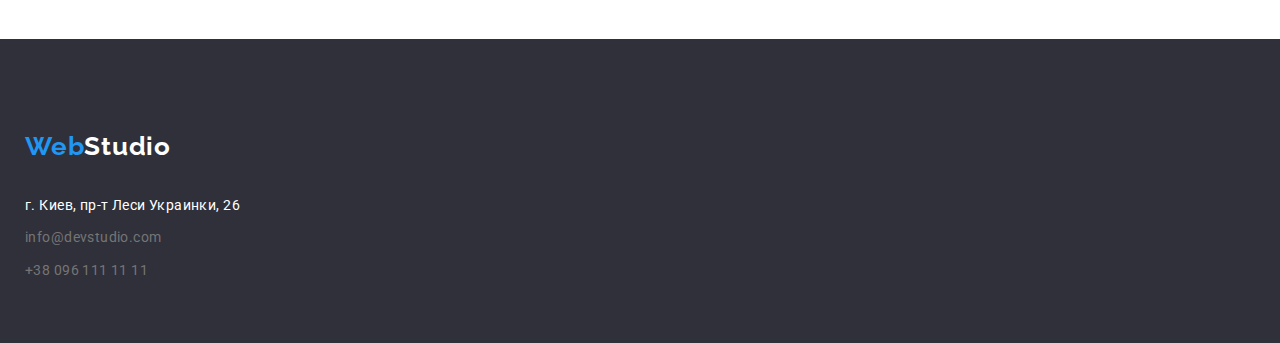
==== commit b60335cb: "add current" ====
--- a/portfolio.html
+++ b/portfolio.html
@@ -57,7 +57,9 @@
         <h1 class="hidden-title">Портфолио</h1>
         <div class="container">
           <ul class="section-filter">
-            <li class="item"><button class="filter button-filter" type="button">Все</button></li>
+            <li class="item">
+              <button class="filter button-filter current" type="button">Все</button>
+            </li>
             <li class="item">
               <button class="filter button-filter" type="button">Веб-сайты</button>
             </li>
--- a/css/style.css
+++ b/css/style.css
@@ -146,6 +146,7 @@
   align-items: center;
   text-align: center;
   letter-spacing: 0.06em;
+  box-shadow: 0px 4px 4px rgba(0, 0, 0, 0.15);
 }
 .button.hero-button {
   color: var(--main-color);
@@ -296,7 +297,9 @@
 .section-filter .item:not(:last-child) {
   margin-right: 8px;
 }
+
 .filter {
+  border: 1px solid var(--logo-color) transparent;
   color: var(--secondary-text-color);
   border-radius: 4px;
   padding: 6px 22px;
@@ -310,7 +313,12 @@
   box-shadow: 0px 3px 1px rgba(0, 0, 0, 0.1), 0px 1px 2px rgba(0, 0, 0, 0.08),
     0px 2px 2px rgba(0, 0, 0, 0.12);
 }
-
+.section-filter .current {
+  -webkit-text-stroke: 1px var(--logo-color);
+  border: 1px solid var(--logo-color);
+  color: var(--main-color);
+  background-color: var(--accent-text-color);
+}
 .filter.button-filter:hover,
 .button-filter:focus {
   -webkit-text-stroke: 1px var(--logo-color);
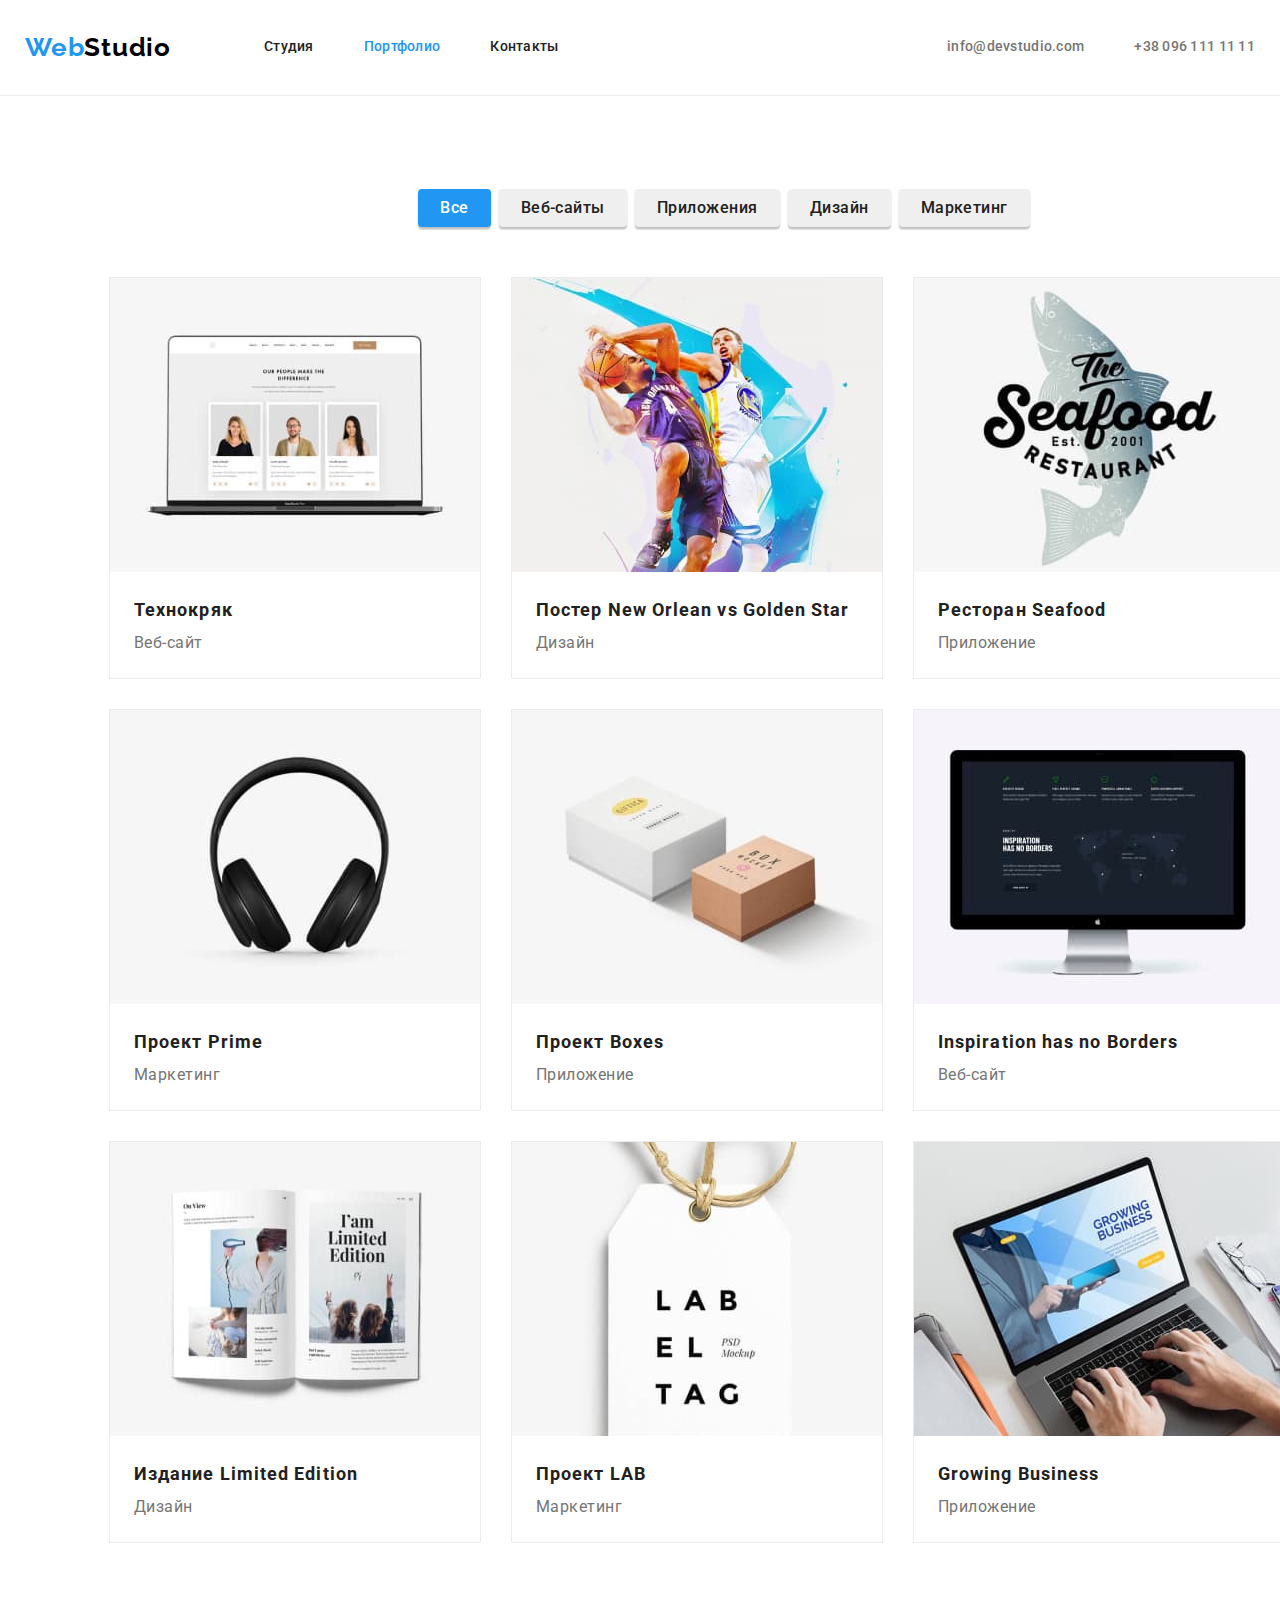
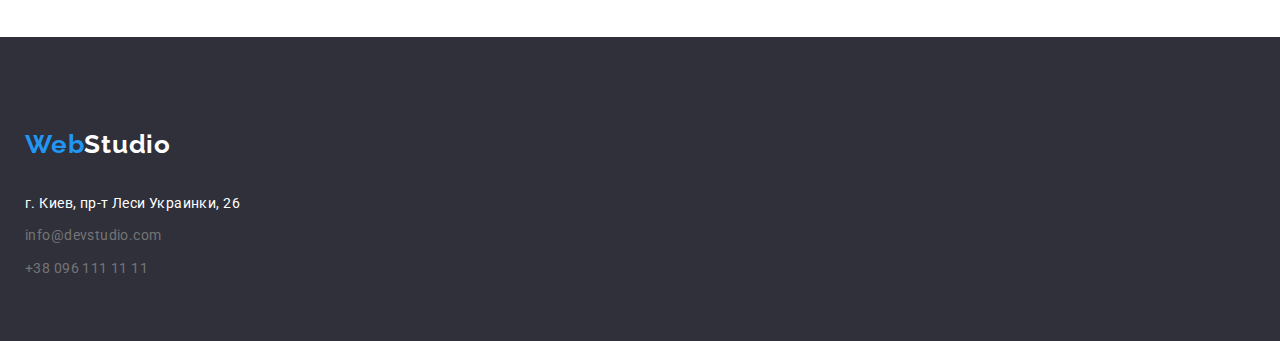
==== commit f12b2eaf: "Update portfolio.html" ====
--- a/portfolio.html
+++ b/portfolio.html
@@ -162,7 +162,7 @@
 
         <address>
           <ul class="footer-contacts">
-            <li><p class="adress-title">г. Киев, пр-т Леси Украинки, 26</p></li>
+            <li><p class="address-title">г. Киев, пр-т Леси Украинки, 26</p></li>
             <li>
               <a class="footer-item" href="mailto:info@devstudio.com">info@devstudio.com</a>
             </li>
--- a/css/style.css
+++ b/css/style.css
@@ -221,12 +221,13 @@
   background-color: var(--color-section);
 }
 .team-list .item {
+  padding-top: 30px;
   box-shadow: 0px 1px 3px rgba(0, 0, 0, 0.12), 0px 1px 1px rgba(0, 0, 0, 0.14),
     0px 2px 1px rgba(0, 0, 0, 0.2);
   border-radius: 0px 0px 4px 4px;
   background-color: var(--main-color);
 }
-.team-list .item:not(:last-child) {
+.team-list .team-item:not(:last-child) {
   margin-right: 30px;
 }
 
@@ -234,10 +235,6 @@
   margin-top: 50px;
 }
 
-.team-list .img {
-  margin-bottom: 30px;
-}
-
 .team-title {
   margin-bottom: 10px;
 
@@ -250,7 +247,7 @@
   color: var(--secondary-text-color);
 }
 .team-item {
-  margin-bottom: 30px;
+  padding-bottom: 30px;
   font-size: 16px;
   line-height: 1.18;
   text-align: center;
@@ -270,7 +267,7 @@
 .footer-logo {
   color: var(--main-color);
 }
-.adress-title {
+.address-title {
   color: var(--main-color);
 }
 
@@ -314,15 +311,11 @@
     0px 2px 2px rgba(0, 0, 0, 0.12);
 }
 .section-filter .current {
-  -webkit-text-stroke: 1px var(--logo-color);
-  border: 1px solid var(--logo-color);
   color: var(--main-color);
   background-color: var(--accent-text-color);
 }
 .filter.button-filter:hover,
 .button-filter:focus {
-  -webkit-text-stroke: 1px var(--logo-color);
-  border: 1px solid var(--logo-color);
   color: var(--main-color);
   background-color: var(--accent-text-color);
 }
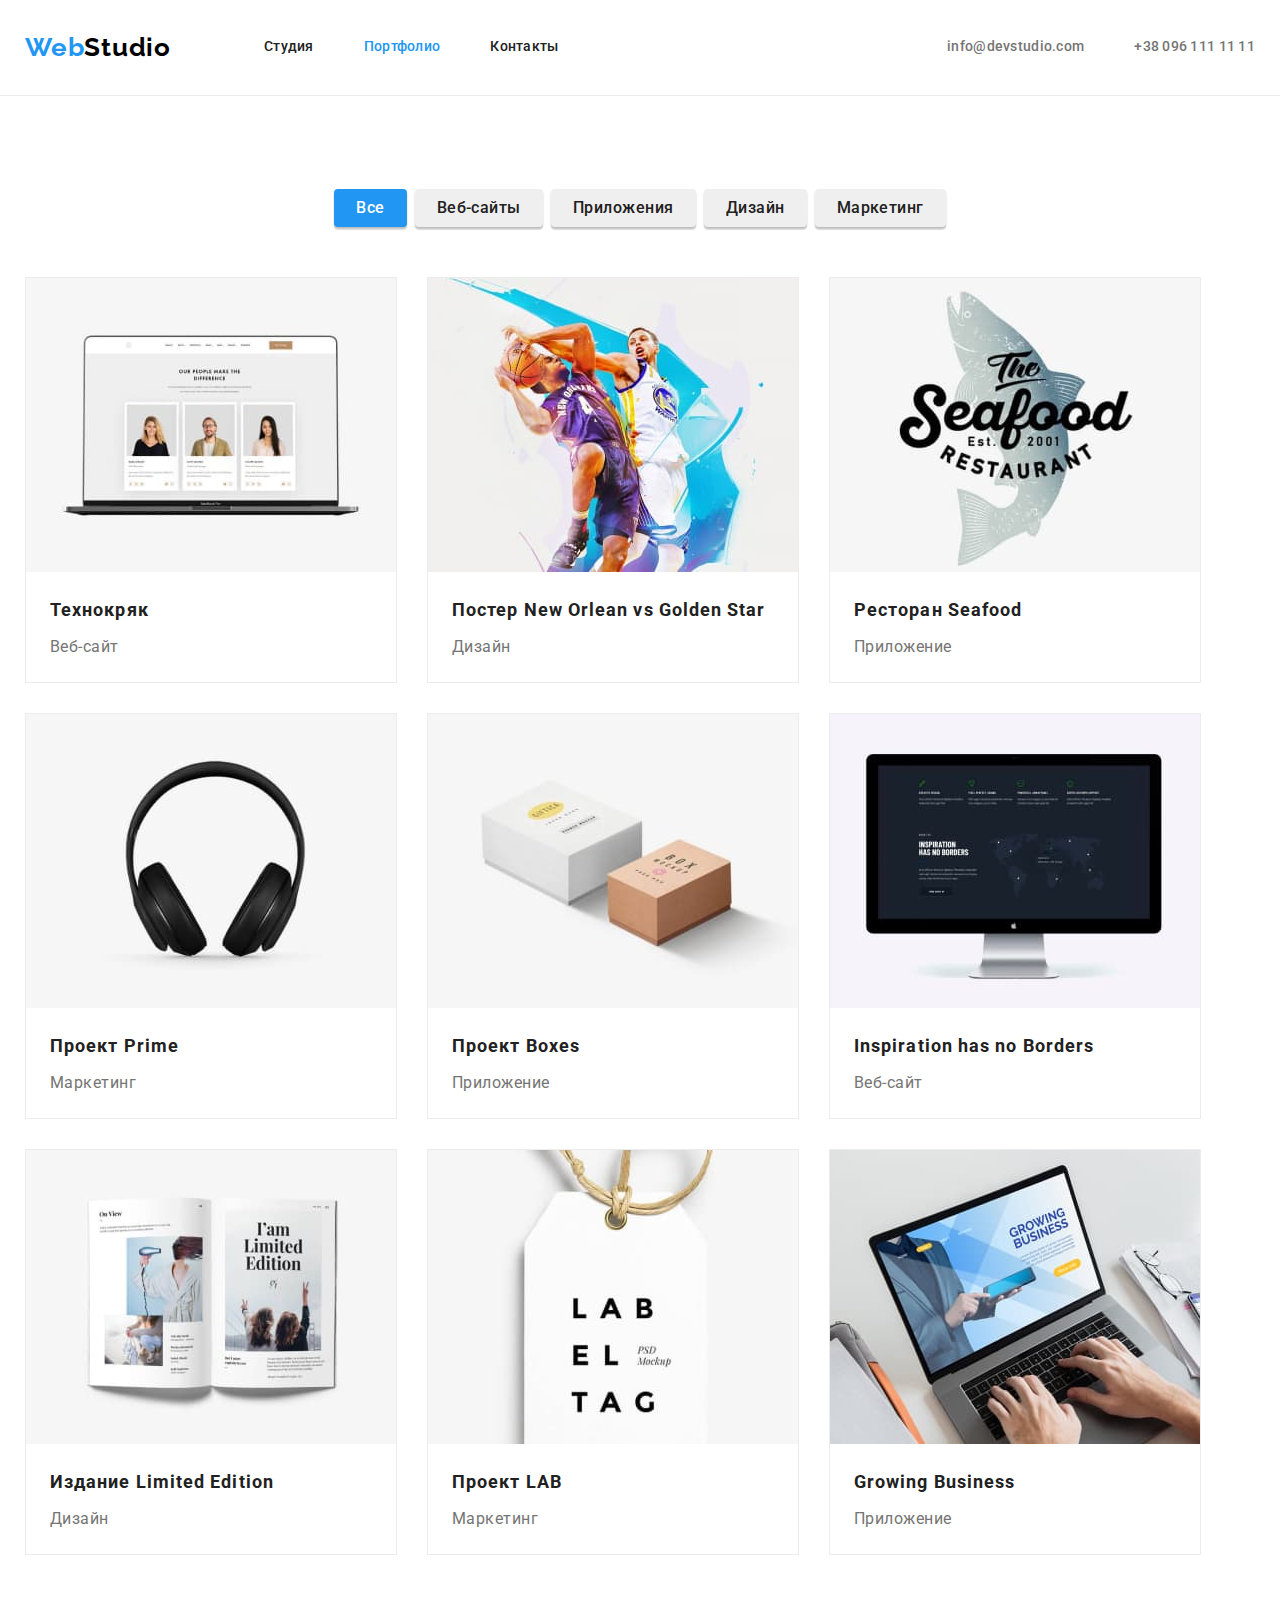
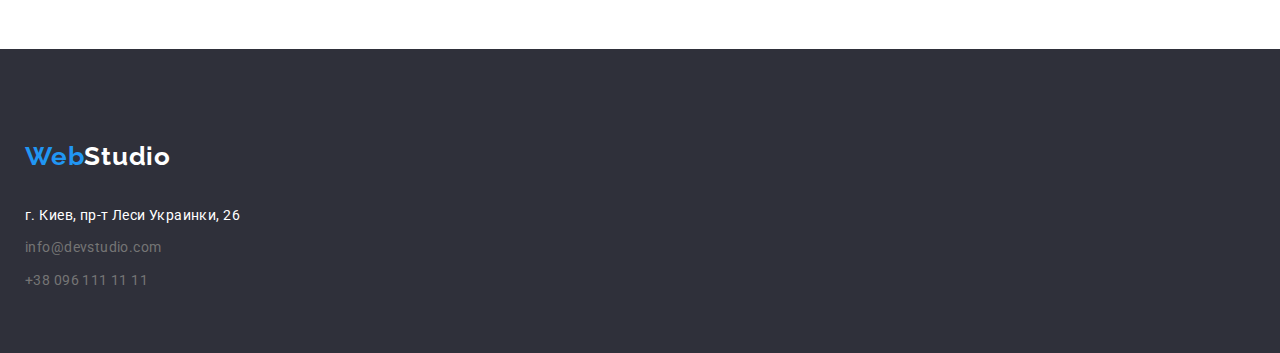
==== commit 85ffb9b2: "add wraper" ====
--- a/portfolio.html
+++ b/portfolio.html
@@ -22,11 +22,11 @@
     <link rel="stylesheet" href="./css/style.css" />
   </head>
   <body>
-    <!-- -------------------------------------------Header---------------------------- -->
+    <!-- Header -->
 
     <header class="header">
       <div class="container">
-        <!-- ------------------------------Navigation-------------------------------------- -->
+        <!-- Navigation -->
         <a class="header-logo" href="./index.html">Web<span class="logo">Studio</span></a>
         <nav class="header-navigation">
           <ul class="header-list nav">
@@ -41,7 +41,7 @@
             </li>
           </ul>
         </nav>
-        <!-- ---------------------------Contacts---------------------------------------- -->
+        <!-- Contacts -->
         <ul class="header-contacts">
           <li class="header-item contact">
             <a class="contacts-item" href="mailto:info@devstudio.com">info@devstudio.com</a>
@@ -75,8 +75,10 @@
             <li class="item">
               <a href="">
                 <img class="img" src="./images/img-8.jpg" width="370" alt="Технокряк" />
-                <h2 class="portfolio-title">Технокряк</h2>
-                <p class="portfolio-item">Веб-сайт</p>
+                <div class="cards">
+                  <h2 class="portfolio-title">Технокряк</h2>
+                  <p class="portfolio-item">Веб-сайт</p>
+                </div>
               </a>
             </li>
             <li class="item">
@@ -87,29 +89,37 @@
                   width="370"
                   alt="Постер New Orlean vs Golden Star"
                 />
-                <h2 class="portfolio-title">Постер New Orlean vs Golden Star</h2>
-                <p class="portfolio-item">Дизайн</p>
+                <div class="cards">
+                  <h2 class="portfolio-title">Постер New Orlean vs Golden Star</h2>
+                  <p class="portfolio-item">Дизайн</p>
+                </div>
               </a>
             </li>
             <li class="item">
               <a href="">
                 <img class="img" src="./images/img-6.jpg" width="370" alt="Ресторан Seafood" />
-                <h2 class="portfolio-title">Ресторан Seafood</h2>
-                <p class="portfolio-item">Приложение</p>
+                <div class="cards">
+                  <h2 class="portfolio-title">Ресторан Seafood</h2>
+                  <p class="portfolio-item">Приложение</p>
+                </div>
               </a>
             </li>
             <li class="item">
               <a href="">
                 <img class="img" src="./images/img-5.jpg" width="370" alt="Проект Prime" />
-                <h2 class="portfolio-title">Проект Prime</h2>
-                <p class="portfolio-item">Маркетинг</p>
+                <div class="cards">
+                  <h2 class="portfolio-title">Проект Prime</h2>
+                  <p class="portfolio-item">Маркетинг</p>
+                </div>
               </a>
             </li>
             <li class="item">
               <a href="">
                 <img class="img" src="./images/img-4.jpg" width="370" alt="Проект Boxes" />
-                <h2 class="portfolio-title">Проект Boxes</h2>
-                <p class="portfolio-item">Приложение</p>
+                <div class="cards">
+                  <h2 class="portfolio-title">Проект Boxes</h2>
+                  <p class="portfolio-item">Приложение</p>
+                </div>
               </a>
             </li>
             <li class="item">
@@ -120,8 +130,10 @@
                   width="370"
                   alt="Inspiration has no Borders"
                 />
-                <h2 class="portfolio-title">Inspiration has no Borders</h2>
-                <p class="portfolio-item">Веб-сайт</p>
+                <div class="cards">
+                  <h2 class="portfolio-title">Inspiration has no Borders</h2>
+                  <p class="portfolio-item">Веб-сайт</p>
+                </div>
               </a>
             </li>
             <li class="item">
@@ -132,29 +144,35 @@
                   width="370"
                   alt="Издание Limited Edition"
                 />
-                <h2 class="portfolio-title">Издание Limited Edition</h2>
-                <p class="portfolio-item">Дизайн</p>
+                <div class="cards">
+                  <h2 class="portfolio-title">Издание Limited Edition</h2>
+                  <p class="portfolio-item">Дизайн</p>
+                </div>
               </a>
             </li>
             <li class="item">
               <a href="">
                 <img class="img" src="./images/img-1.jpg" width="370" alt="Проект LAB" />
-                <h2 class="portfolio-title">Проект LAB</h2>
-                <p class="portfolio-item">Маркетинг</p>
+                <div class="cards">
+                  <h2 class="portfolio-title">Проект LAB</h2>
+                  <p class="portfolio-item">Маркетинг</p>
+                </div>
               </a>
             </li>
             <li class="item">
               <a href="">
                 <img class="img" src="./images/img.jpg" width="370" alt="Growing Business" />
-                <h2 class="portfolio-title">Growing Business</h2>
-                <p class="portfolio-item">Приложение</p>
+                <div class="cards">
+                  <h2 class="portfolio-title">Growing Business</h2>
+                  <p class="portfolio-item">Приложение</p>
+                </div>
               </a>
             </li>
           </ul>
         </div>
       </section>
     </main>
-    <!------------------------------------- Footer------------------------------ -->
+    <!-- Footer -->
 
     <footer class="footer">
       <div class="container">
--- a/css/style.css
+++ b/css/style.css
@@ -118,6 +118,7 @@
 
 .main-hero {
   background-color: var(--bgc-second-color);
+  padding: 200px 0;
 
   text-align: center;
 }
@@ -159,7 +160,7 @@
 
 /* ---------------------------Main section---------------------------------- */
 .section {
-  padding: 94px;
+  padding: 94px 0;
 }
 .hidden-title {
   width: 1px;
@@ -180,6 +181,9 @@
   color: var(--secondary-text-color);
 }
 
+.list {
+  padding-bottom: 0;
+}
 .section-content {
   display: flex;
 }
@@ -234,7 +238,9 @@
 .team-list {
   margin-top: 50px;
 }
-
+.item-cards {
+  padding: 30px 0;
+}
 .team-title {
   margin-bottom: 10px;
 
@@ -247,7 +253,6 @@
   color: var(--secondary-text-color);
 }
 .team-item {
-  padding-bottom: 30px;
   font-size: 16px;
   line-height: 1.18;
   text-align: center;
@@ -335,11 +340,9 @@
 .portfolio-list .item:nth-last-child(-n + 3) {
   margin-bottom: 0;
 }
-.portfolio-list .img {
-  margin-bottom: 20px;
-}
+
 .portfolio-title {
-  padding-left: 24px;
+  margin-bottom: 4px;
   color: var(--secondary-text-color);
 
   font-weight: 700;
@@ -348,10 +351,10 @@
   text-align: left;
   letter-spacing: 0.06em;
 }
+.cards {
+  padding: 20px 24px;
+}
 .portfolio-item {
-  margin-bottom: 20px;
-  padding-left: 24px;
-
   font-size: 16px;
   line-height: 1.87;
   letter-spacing: 0.03em;
